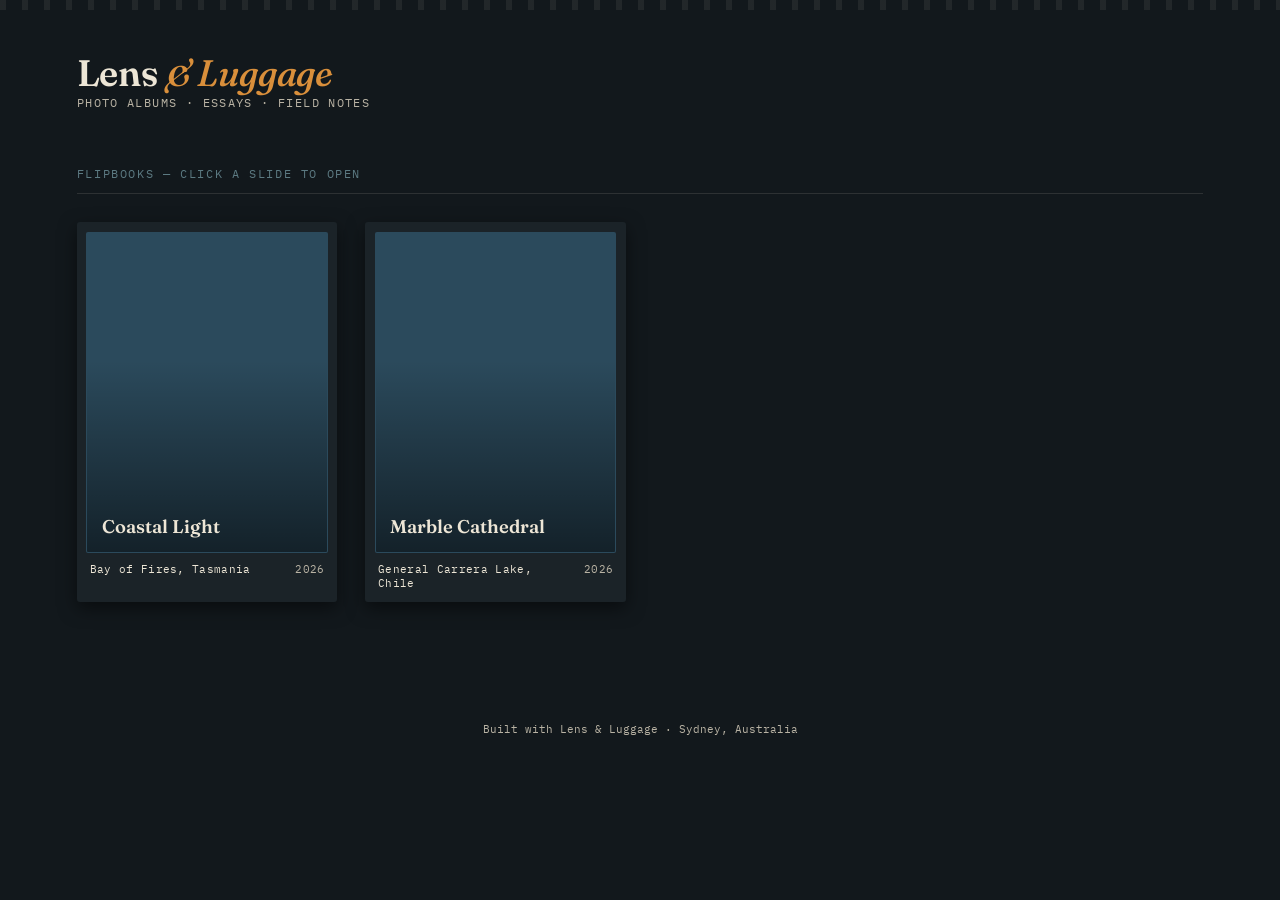
==== index.html @ 5bf6775a "Initial site" ====
<!DOCTYPE html>
<html lang="en">
<head>
<meta charset="UTF-8">
<meta name="viewport" content="width=device-width, initial-scale=1.0">
<title>Lens &amp; Luggage — Flipbooks</title>
<meta name="description" content="Photo albums, essays and travel flipbooks.">
<link rel="preconnect" href="https://fonts.googleapis.com">
<link rel="preconnect" href="https://fonts.gstatic.com" crossorigin>
<link href="https://fonts.googleapis.com/css2?family=Fraunces:ital,wght@0,500;0,600;1,500&family=Inter:wght@400;500&family=IBM+Plex+Mono:wght@400;500&display=swap" rel="stylesheet">
<link rel="stylesheet" href="assets/style.css">
</head>
<body>

<div class="sprocket-rule"></div>

<header class="site-header">
  <div>
    <div class="site-title">Lens <span>&amp; Luggage</span></div>
    <div class="site-tagline">Photo albums · Essays · Field notes</div>
  </div>
</header>

<main class="light-table">
  <p class="light-table-label">Flipbooks — click a slide to open</p>
  <div class="book-grid" id="book-grid">
    <p class="empty-state">Loading flipbooks…</p>
  </div>
</main>

<footer class="site-footer">
  Built with Lens &amp; Luggage · Sydney, Australia
</footer>

<script src="assets/main.js"></script>
</body>
</html>
---- assets/style.css ----
/* ============================================================
   Design tokens
   ============================================================ */
:root {
  --bg: #12181c;
  --bg-raised: #1b2328;
  --paper: #ede6d6;
  --paper-dim: #b9b3a4;
  --accent: #d98f3b;
  --accent-dim: #a06a2a;
  --steel: #5c7a82;
  --rule: rgba(237, 230, 214, 0.12);
  --shadow: rgba(0, 0, 0, 0.5);

  --font-display: 'Fraunces', Georgia, serif;
  --font-body: 'Inter', -apple-system, BlinkMacSystemFont, sans-serif;
  --font-mono: 'IBM Plex Mono', ui-monospace, monospace;
}

* { box-sizing: border-box; }

html, body {
  margin: 0;
  padding: 0;
  background: var(--bg);
  color: var(--paper);
  font-family: var(--font-body);
  min-height: 100vh;
}

a { color: inherit; text-decoration: none; }

/* ============================================================
   Sprocket-hole hairline motif (used sparingly: header/footer only)
   ============================================================ */
.sprocket-rule {
  height: 10px;
  width: 100%;
  background-image: repeating-linear-gradient(
    90deg,
    var(--rule) 0 6px,
    transparent 6px 22px
  );
  opacity: 0.6;
}

/* ============================================================
   Header
   ============================================================ */
.site-header {
  padding: 2.5rem 6vw 1.5rem;
  display: flex;
  align-items: baseline;
  justify-content: space-between;
  flex-wrap: wrap;
  gap: 0.75rem;
}

.site-title {
  font-family: var(--font-display);
  font-optical-sizing: auto;
  font-weight: 600;
  font-size: clamp(1.6rem, 3vw, 2.3rem);
  letter-spacing: -0.01em;
}

.site-title span {
  color: var(--accent);
  font-style: italic;
  font-weight: 500;
}

.site-tagline {
  font-family: var(--font-mono);
  font-size: 0.72rem;
  letter-spacing: 0.12em;
  text-transform: uppercase;
  color: var(--paper-dim);
}

/* ============================================================
   Light table gallery
   ============================================================ */
.light-table {
  padding: 2rem 6vw 6rem;
  max-width: 1400px;
  margin: 0 auto;
}

.light-table-label {
  font-family: var(--font-mono);
  font-size: 0.72rem;
  letter-spacing: 0.14em;
  text-transform: uppercase;
  color: var(--steel);
  margin: 0 0 1.75rem;
  padding-bottom: 0.75rem;
  border-bottom: 1px solid var(--rule);
}

.book-grid {
  display: grid;
  grid-template-columns: repeat(auto-fill, minmax(220px, 1fr));
  gap: 2.25rem 1.75rem;
}

/* Each flipbook rendered as a slide mount on the light table */
.slide-mount {
  display: block;
  background: var(--bg-raised);
  border-radius: 3px;
  padding: 0.6rem;
  transition: transform 0.25s ease, box-shadow 0.25s ease;
  box-shadow: 0 6px 18px var(--shadow);
}

.slide-mount:hover,
.slide-mount:focus-visible {
  transform: translateY(-4px);
  box-shadow: 0 14px 28px var(--shadow);
  outline: none;
}

.slide-mount:focus-visible .slide-window {
  border-color: var(--accent);
}

.slide-window {
  aspect-ratio: 3 / 4;
  border-radius: 2px;
  border: 1px solid transparent;
  display: flex;
  align-items: flex-end;
  padding: 0.9rem;
  position: relative;
  overflow: hidden;
  transition: border-color 0.25s ease;
}

.slide-mount:hover .slide-window {
  border-color: var(--accent-dim);
}

.slide-window::before {
  /* subtle vignette so text stays legible over any tint colour */
  content: '';
  position: absolute;
  inset: 0;
  background: linear-gradient(180deg, transparent 40%, rgba(0,0,0,0.55) 100%);
}

.slide-window-title {
  position: relative;
  font-family: var(--font-display);
  font-size: 1.15rem;
  font-weight: 600;
  color: var(--paper);
  line-height: 1.2;
}

.slide-meta {
  font-family: var(--font-mono);
  font-size: 0.68rem;
  letter-spacing: 0.03em;
  color: var(--paper-dim);
  padding: 0.55rem 0.2rem 0.15rem;
  display: flex;
  justify-content: space-between;
  gap: 0.5rem;
}

.slide-meta .loc { color: var(--paper); }

.empty-state {
  font-family: var(--font-mono);
  font-size: 0.85rem;
  color: var(--paper-dim);
  padding: 2rem 0;
}

/* ============================================================
   Footer
   ============================================================ */
.site-footer {
  padding: 1.5rem 6vw 3rem;
  font-family: var(--font-mono);
  font-size: 0.68rem;
  color: var(--paper-dim);
  text-align: center;
}

/* ============================================================
   Viewer page
   ============================================================ */
html.viewer-html, body.viewer-body {
  height: 100%;
  overflow: hidden;
}

.viewer-page {
  height: 100vh;
  display: flex;
  flex-direction: column;
  overflow: hidden;
}

.viewer-top {
  padding: 1.5rem 6vw 0;
  display: flex;
  justify-content: space-between;
  align-items: baseline;
  flex-wrap: wrap;
  gap: 0.5rem;
}

.back-link {
  font-family: var(--font-mono);
  font-size: 0.75rem;
  color: var(--steel);
  letter-spacing: 0.04em;
}

.back-link:hover { color: var(--accent); }

.viewer-caption {
  text-align: right;
}

.viewer-caption .title {
  font-family: var(--font-display);
  font-size: 1.2rem;
  font-style: italic;
}

.viewer-caption .meta {
  font-family: var(--font-mono);
  font-size: 0.68rem;
  color: var(--paper-dim);
  text-transform: uppercase;
  letter-spacing: 0.08em;
}

.viewer-stage {
  flex: 1 1 auto;
  min-height: 0;
  display: flex;
  align-items: center;
  justify-content: center;
  padding: 1.25rem 4vw;
}

#book-frame {
  filter: drop-shadow(0 20px 40px var(--shadow));
  max-width: 92vw;
  max-height: 100%;
  overflow: hidden;
  transition: width 0.35s ease;
}

#book-container {
  transition: transform 0.35s ease;
}

.viewer-controls {
  flex: 0 0 auto;
  display: flex;
  justify-content: center;
  align-items: center;
  gap: 1.5rem;
  padding: 0.75rem 0 1.25rem;
  font-family: var(--font-mono);
  font-size: 0.8rem;
}

.viewer-controls button {
  background: none;
  border: 1px solid var(--rule);
  color: var(--paper);
  font-family: var(--font-mono);
  font-size: 0.9rem;
  padding: 0.5rem 0.9rem;
  border-radius: 2px;
  cursor: pointer;
  transition: border-color 0.2s ease, color 0.2s ease;
}

.viewer-controls button:hover:not(:disabled) {
  border-color: var(--accent);
  color: var(--accent);
}

.viewer-controls button:disabled {
  opacity: 0.35;
  cursor: default;
}

#page-indicator { color: var(--paper-dim); min-width: 4.5rem; text-align: center; }

.viewer-loading {
  font-family: var(--font-mono);
  font-size: 0.8rem;
  color: var(--paper-dim);
  text-align: center;
  padding: 3rem 0;
}

/* ============================================================
   Motion & accessibility
   ============================================================ */
@media (prefers-reduced-motion: reduce) {
  .slide-mount, .slide-window { transition: none; }
}

@media (max-width: 640px) {
  .book-grid { grid-template-columns: repeat(auto-fill, minmax(150px, 1fr)); gap: 1.25rem; }
}
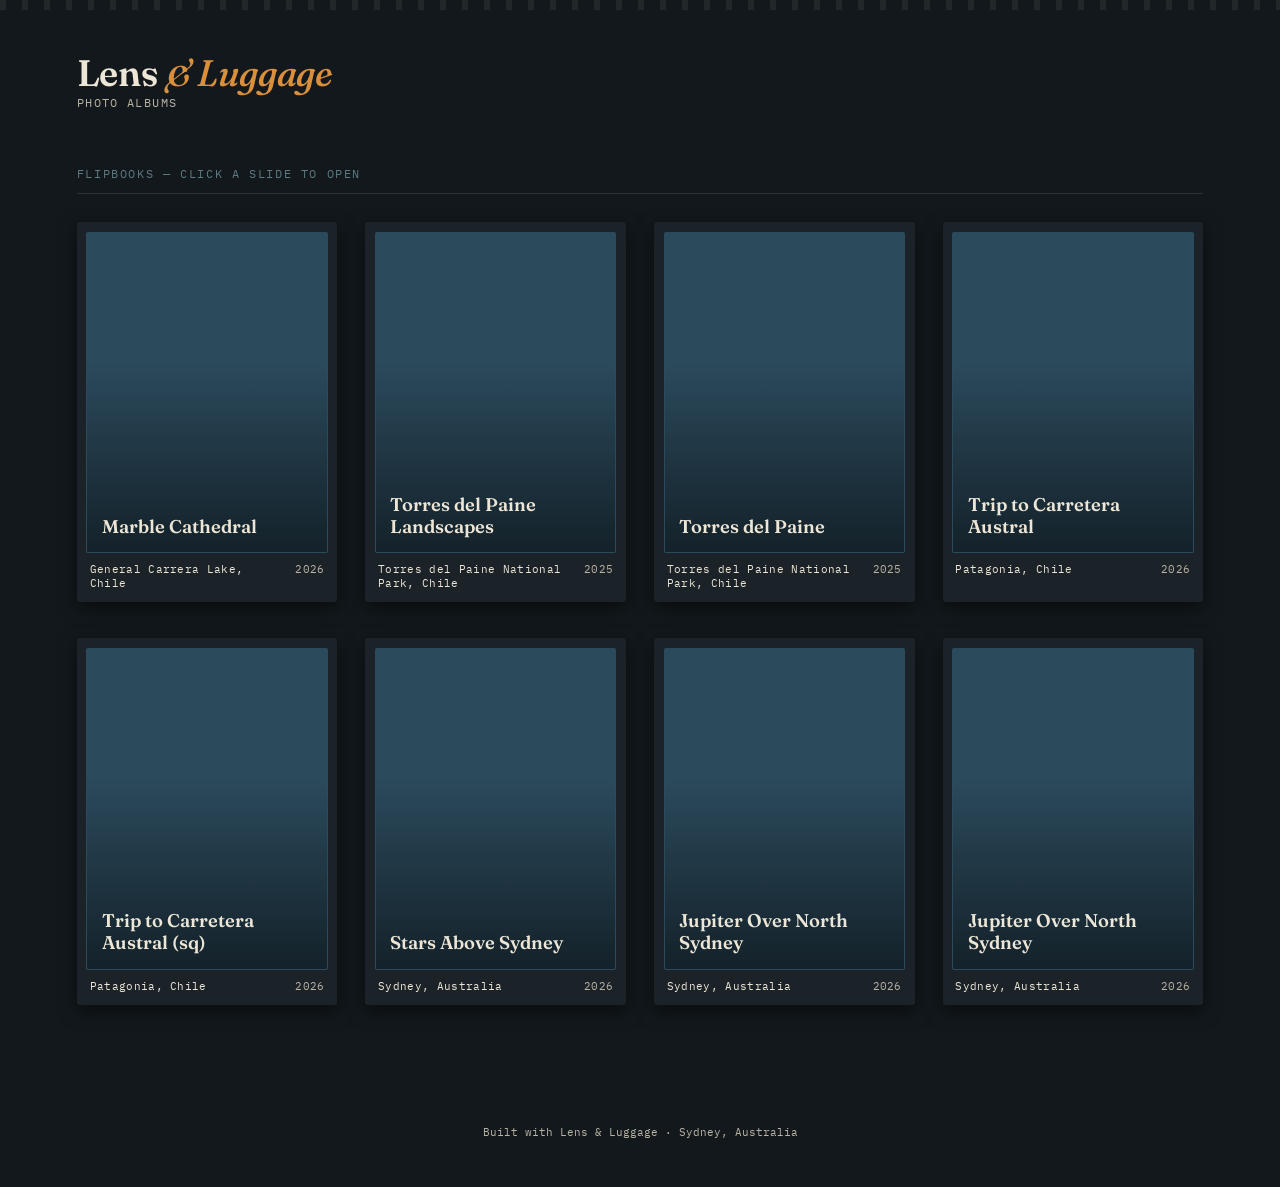
==== commit 01f178d5: "Replace project with current local version" ====
--- a/index.html
+++ b/index.html
@@ -4,7 +4,7 @@
 <meta charset="UTF-8">
 <meta name="viewport" content="width=device-width, initial-scale=1.0">
 <title>Lens &amp; Luggage — Flipbooks</title>
-<meta name="description" content="Photo albums, essays and travel flipbooks.">
+<meta name="description" content="Flipbooks Photo Albums.">
 <link rel="preconnect" href="https://fonts.googleapis.com">
 <link rel="preconnect" href="https://fonts.gstatic.com" crossorigin>
 <link href="https://fonts.googleapis.com/css2?family=Fraunces:ital,wght@0,500;0,600;1,500&family=Inter:wght@400;500&family=IBM+Plex+Mono:wght@400;500&display=swap" rel="stylesheet">
@@ -17,7 +17,7 @@
 <header class="site-header">
   <div>
     <div class="site-title">Lens <span>&amp; Luggage</span></div>
-    <div class="site-tagline">Photo albums · Essays · Field notes</div>
+    <div class="site-tagline">Photo albums</div>
   </div>
 </header>
 
--- a/assets/style.css
+++ b/assets/style.css
@@ -250,6 +250,7 @@
 }
 
 #book-frame {
+  position: relative;
   filter: drop-shadow(0 20px 40px var(--shadow));
   max-width: 92vw;
   max-height: 100%;
@@ -260,6 +261,34 @@
 #book-container {
   transition: transform 0.35s ease;
 }
+
+/* ============================================================
+   Flipbook pages (loadFromHtml mode)
+   StPageFlip sizes/positions each .flip-page itself once
+   loadFromHtml() takes them over — we just need the page and
+   its image to fill whatever box the library gives them.
+   ============================================================ */
+.flip-page {
+  width: 100%;
+  height: 100%;
+  overflow: hidden;
+  background: var(--paper);
+}
+
+.flip-page img {
+  display: block;
+  width: 100%;
+  height: 100%;
+  object-fit: cover;
+}
+
+/* StPageFlip's own shadow layers (.stf__outerShadow / .stf__innerShadow /
+   .stf__hardShadow / .stf__hardInnerShadow) only render during the flip
+   animation — the library draws no shadow on a static, resting spread
+   (confirmed via its docs: drawShadow = "draw shadows ... when page
+   flipping"). A simple flat-gradient static gutter was tried and parked
+   as unrealistic (looked like a stripe, not a fold) — see project notes
+   before attempting another static-shadow approach here. */
 
 .viewer-controls {
   flex: 0 0 auto;
